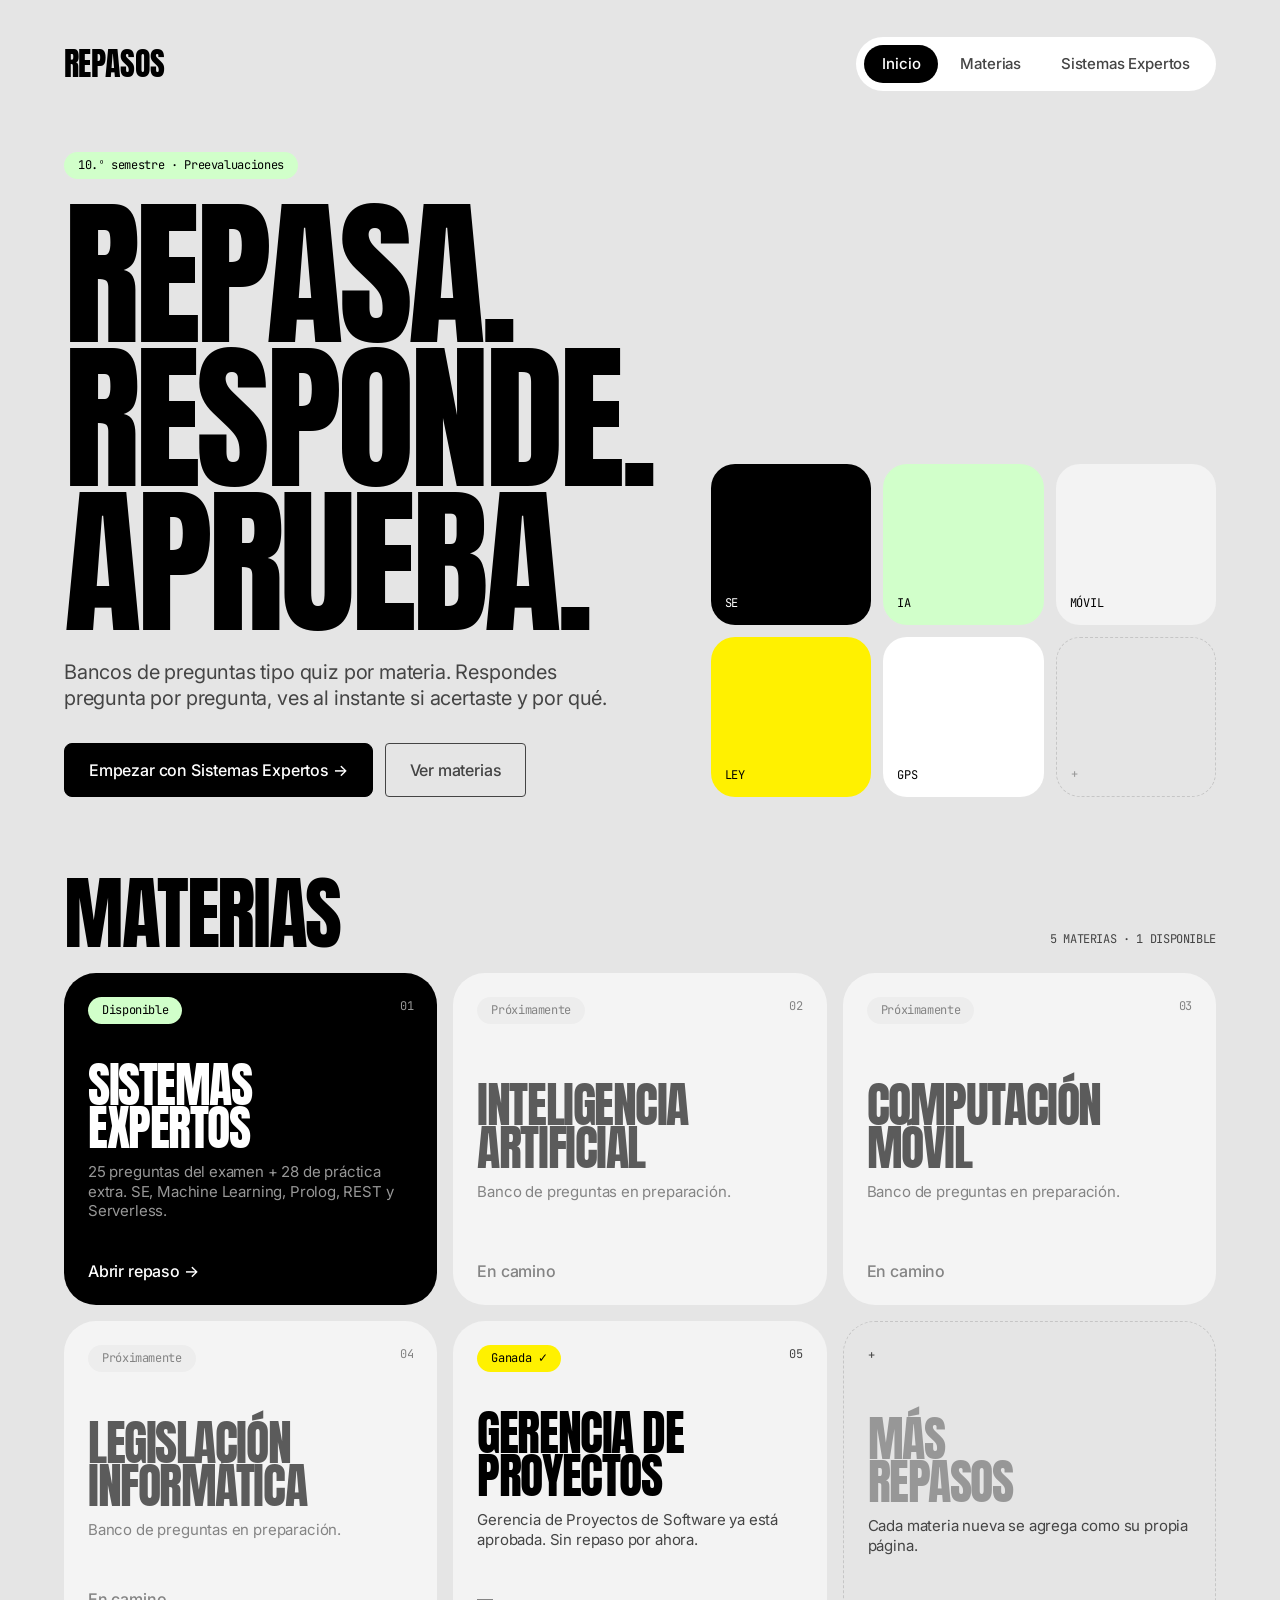
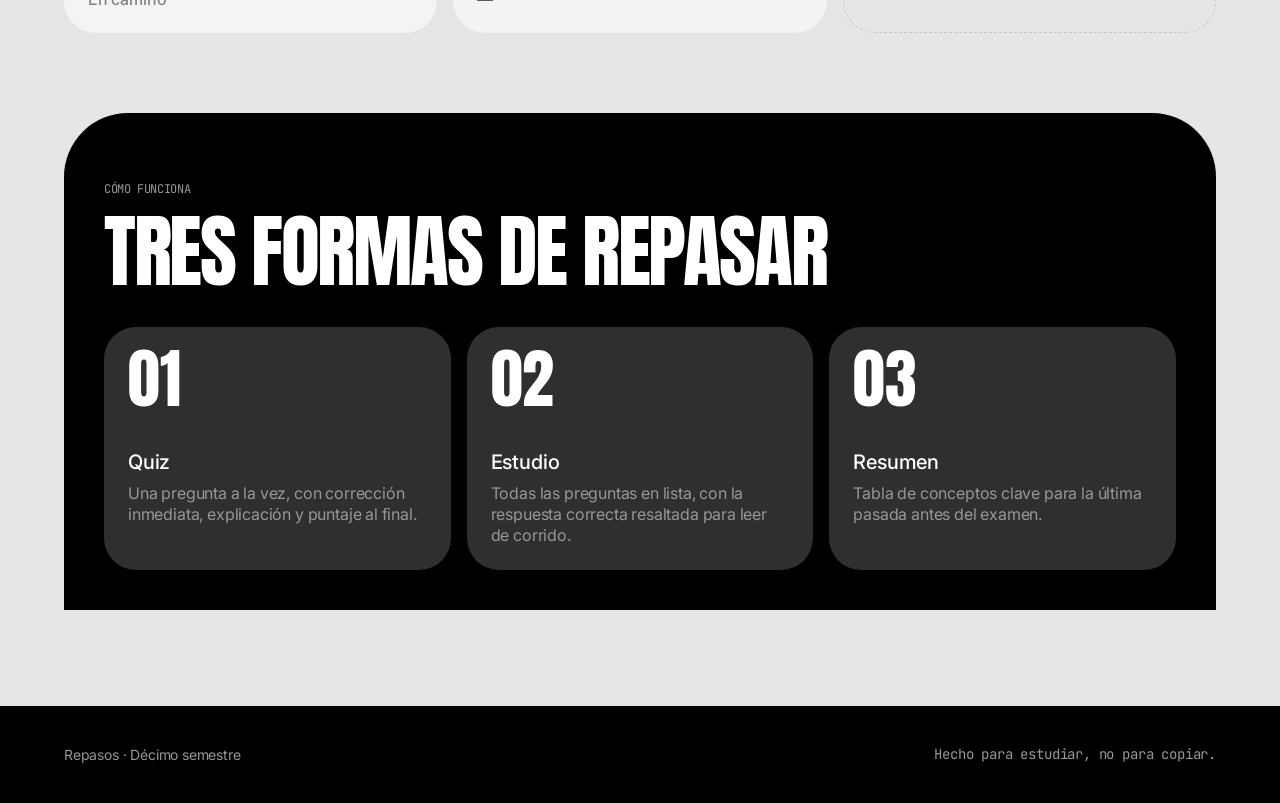
==== index.html @ 4a6f7c6d "Sitio de repasos: inicio y quiz de Sistemas Expertos Pagina de inicio con las materias del semestre " ====
<!doctype html>
<html lang="es">
<head>
  <meta charset="utf-8">
  <meta name="viewport" content="width=device-width, initial-scale=1">
  <title>Repasos — 10.º semestre</title>
  <meta name="description" content="Repasos tipo quiz para las materias del décimo semestre: Sistemas Expertos, Inteligencia Artificial, Computación Móvil, Legislación Informática y Gerencia de Proyectos de Software.">
  <link rel="icon" href="data:image/svg+xml,<svg xmlns='http://www.w3.org/2000/svg' viewBox='0 0 64 64'><rect width='64' height='64' rx='16' fill='%23000'/><text x='50%25' y='56%25' dominant-baseline='middle' text-anchor='middle' font-family='Impact,sans-serif' font-size='40' fill='%23d1ffca'>R</text></svg>">
  <link rel="preconnect" href="https://fonts.googleapis.com">
  <link rel="preconnect" href="https://fonts.gstatic.com" crossorigin>
  <link href="https://fonts.googleapis.com/css2?family=Anton&family=Inter:wght@400;500;600&family=JetBrains+Mono:wght@400&display=swap" rel="stylesheet">
  <link rel="stylesheet" href="assets/styles.css">
</head>
<body>
  <header class="wrap nav">
    <a class="brand" href="index.html">Repasos</a>
    <nav class="pill" aria-label="Principal">
      <a href="index.html" aria-current="page">Inicio</a>
      <a href="#materias">Materias</a>
      <a href="sistemas-expertos.html">Sistemas Expertos</a>
    </nav>
  </header>

  <main class="wrap">
    <div class="hero">
      <div>
        <span class="tag">10.º semestre · Preevaluaciones</span>
        <h1 class="display" style="margin-top:24px">Repasa.<br>Responde.<br>Aprueba.</h1>
        <p class="lead">Bancos de preguntas tipo quiz por materia. Respondes pregunta por pregunta, ves al instante si acertaste y por qué.</p>
        <div style="display:flex;gap:12px;flex-wrap:wrap;margin-top:32px">
          <a class="btn" href="sistemas-expertos.html">Empezar con Sistemas Expertos →</a>
          <a class="btn ghost" href="#materias">Ver materias</a>
        </div>
      </div>
      <div class="cubes" aria-hidden="true">
        <div class="cube b">SE</div>
        <div class="cube m">IA</div>
        <div class="cube s">Móvil</div>
        <div class="cube y">Ley</div>
        <div class="cube">GPS</div>
        <div class="cube e">+</div>
      </div>
    </div>

    <section id="materias">
      <div style="display:flex;justify-content:space-between;align-items:end;gap:16px;flex-wrap:wrap;margin-bottom:24px">
        <h2 class="display-md">Materias</h2>
        <span class="mono-label">5 materias · 1 disponible</span>
      </div>

      <div class="grid">
        <a class="card dark subject" href="sistemas-expertos.html">
          <div class="top">
            <span class="tag">Disponible</span>
            <span class="mono-label" style="color:var(--smoke)">01</span>
          </div>
          <div>
            <h3>Sistemas<br>Expertos</h3>
            <p>25 preguntas del examen + 28 de práctica extra. SE, Machine Learning, Prolog, REST y Serverless.</p>
          </div>
          <span class="go">Abrir repaso →</span>
        </a>

        <div class="card subject off">
          <div class="top">
            <span class="tag ghost">Próximamente</span>
            <span class="mono-label">02</span>
          </div>
          <div>
            <h3>Inteligencia<br>Artificial</h3>
            <p>Banco de preguntas en preparación.</p>
          </div>
          <span class="go muted">En camino</span>
        </div>

        <div class="card subject off">
          <div class="top">
            <span class="tag ghost">Próximamente</span>
            <span class="mono-label">03</span>
          </div>
          <div>
            <h3>Computación<br>Móvil</h3>
            <p>Banco de preguntas en preparación.</p>
          </div>
          <span class="go muted">En camino</span>
        </div>

        <div class="card subject off">
          <div class="top">
            <span class="tag ghost">Próximamente</span>
            <span class="mono-label">04</span>
          </div>
          <div>
            <h3>Legislación<br>Informática</h3>
            <p>Banco de preguntas en preparación.</p>
          </div>
          <span class="go muted">En camino</span>
        </div>

        <div class="card mist subject">
          <div class="top">
            <span class="tag volt">Ganada ✓</span>
            <span class="mono-label">05</span>
          </div>
          <div>
            <h3>Gerencia de<br>Proyectos</h3>
            <p>Gerencia de Proyectos de Software ya está aprobada. Sin repaso por ahora.</p>
          </div>
          <span class="go muted">—</span>
        </div>

        <div class="card subject" style="background:transparent;border:1.5px dashed var(--ash)">
          <div class="top"><span class="mono-label">+</span></div>
          <div>
            <h3 style="color:var(--smoke)">Más<br>repasos</h3>
            <p>Cada materia nueva se agrega como su propia página.</p>
          </div>
          <span></span>
        </div>
      </div>
    </section>

    <section>
      <div class="card dark arc" style="padding:64px 40px 40px">
        <span class="mono-label" style="color:var(--smoke)">Cómo funciona</span>
        <h2 class="display-md" style="margin:16px 0 40px">Tres formas de repasar</h2>
        <div class="how">
          <div class="card" style="background:var(--graphite);color:var(--white)">
            <span class="num">01</span>
            <h4>Quiz</h4>
            <p style="color:var(--smoke)">Una pregunta a la vez, con corrección inmediata, explicación y puntaje al final.</p>
          </div>
          <div class="card" style="background:var(--graphite);color:var(--white)">
            <span class="num">02</span>
            <h4>Estudio</h4>
            <p style="color:var(--smoke)">Todas las preguntas en lista, con la respuesta correcta resaltada para leer de corrido.</p>
          </div>
          <div class="card" style="background:var(--graphite);color:var(--white)">
            <span class="num">03</span>
            <h4>Resumen</h4>
            <p style="color:var(--smoke)">Tabla de conceptos clave para la última pasada antes del examen.</p>
          </div>
        </div>
      </div>
    </section>
  </main>

  <footer class="foot">
    <div class="wrap">
      <span>Repasos · Décimo semestre</span>
      <span class="mono">Hecho para estudiar, no para copiar.</span>
    </div>
  </footer>
</body>
</html>
---- assets/styles.css ----
/* Repasos — sistema visual brutalista editorial (ver DESIGN.md) */
:root {
  --black: #000000;
  --white: #ffffff;
  --canvas: #e5e5e5;
  --mist: #f3f3f3;
  --ash: #c6c6c6;
  --smoke: #979797;
  --slate: #444444;
  --graphite: #2f2f2f;
  --mint: #d1ffca;
  --volt: #fff100;
  --wrong: #ffd6d6;

  --f-display: "Anton", "Bebas Neue", "Barlow Condensed", Impact, sans-serif;
  --f-body: "Inter", ui-sans-serif, system-ui, -apple-system, "Segoe UI", Roboto, sans-serif;
  --f-mono: "JetBrains Mono", ui-monospace, SFMono-Regular, Menlo, Consolas, monospace;

  --max: 1200px;
  --gutter: 24px;
}

* { box-sizing: border-box; }
html { -webkit-text-size-adjust: 100%; }
body {
  margin: 0;
  background: var(--canvas);
  color: var(--black);
  font-family: var(--f-body);
  font-size: 16px;
  line-height: 1.25;
  letter-spacing: -0.011em;
  -webkit-font-smoothing: antialiased;
}
a { color: inherit; }
button { font: inherit; color: inherit; }
code, .mono { font-family: var(--f-mono); }

.wrap { max-width: var(--max); margin: 0 auto; padding: 0 var(--gutter); }

/* ---------- Nav ---------- */
.nav {
  min-height: 8rem;
  display: flex; align-items: center; justify-content: space-between; gap: 16px;
}
.brand {
  font-family: var(--f-display); font-size: 32px; line-height: .9;
  text-transform: uppercase; text-decoration: none; letter-spacing: -0.02em;
}
.pill {
  background: var(--white); border-radius: 48px; padding: 8px;
  display: flex; gap: 4px; flex-wrap: wrap;
}
.pill a, .pill button {
  border: 0; background: none; cursor: pointer;
  font-size: 15px; font-weight: 500; color: var(--slate);
  padding: 10px 18px; border-radius: 48px; text-decoration: none;
}
.pill a:hover, .pill button:hover { background: var(--mist); color: var(--black); }
.pill [aria-current="page"], .pill [aria-selected="true"] { background: var(--black); color: var(--white); }

/* ---------- Type ---------- */
.mono-label {
  font-family: var(--f-mono); font-size: 12px; line-height: 1.6;
  letter-spacing: -0.03em; text-transform: uppercase; color: var(--slate);
}
.display {
  font-family: var(--f-display); font-weight: 400; text-transform: uppercase;
  line-height: .9; letter-spacing: -0.03em; margin: 0;
  font-size: clamp(64px, 13vw, 160px);
}
.display-md {
  font-family: var(--f-display); font-weight: 400; text-transform: uppercase;
  line-height: .9; letter-spacing: -0.03em; margin: 0;
  font-size: clamp(48px, 7vw, 80px);
}
.h2 {
  font-size: clamp(26px, 3.4vw, 40px); font-weight: 500; text-transform: uppercase;
  line-height: 1.1; letter-spacing: -0.02em; margin: 0;
}
.lead { font-size: 20px; line-height: 1.3; color: var(--slate); max-width: 560px; }
.muted { color: var(--slate); }

/* ---------- Tags / buttons ---------- */
.tag {
  display: inline-flex; align-items: center; gap: 6px;
  font-family: var(--f-mono); font-size: 12px; letter-spacing: -0.03em;
  background: var(--mint); color: var(--black);
  padding: 6px 14px; border-radius: 64px; white-space: nowrap;
}
.tag.ghost { background: var(--mist); color: var(--slate); }
.tag.dark { background: var(--black); color: var(--white); }
.tag.volt { background: var(--volt); }
.dot { width: 8px; height: 8px; border-radius: 50%; background: var(--volt); display: inline-block; flex: none; }

.btn {
  display: inline-flex; align-items: center; justify-content: center; gap: 8px;
  background: var(--black); color: var(--white);
  border: 1.5px solid var(--black); border-radius: 8px;
  padding: 16px 24px; font-size: 16px; font-weight: 500;
  text-decoration: none; cursor: pointer;
}
.btn:hover { background: var(--graphite); }
.btn.ghost { background: transparent; color: var(--slate); border-color: var(--slate); border-radius: 4px; }
.btn.ghost:hover { background: var(--white); color: var(--black); }
.btn.light { background: var(--white); color: var(--black); border-color: var(--white); }
.btn:disabled { opacity: .35; cursor: not-allowed; }
.btn:focus-visible, .opt:focus-visible, .pill a:focus-visible, .pill button:focus-visible, .switch:focus-within {
  outline: 3px solid var(--black); outline-offset: 2px;
}

/* ---------- Surfaces ---------- */
.card { background: var(--white); border-radius: 32px; padding: 24px; }
.card.dark { background: var(--black); color: var(--white); }
.card.mist { background: var(--mist); }
.arc { border-radius: 64px 64px 0 0; }

section { margin-top: 80px; }

/* ---------- Home ---------- */
.hero { display: grid; grid-template-columns: 1.2fr 1fr; gap: 40px; align-items: end; padding-top: 24px; }
.hero .lead { margin: 24px 0 0; }
.cubes { display: grid; grid-template-columns: repeat(3, 1fr); gap: 12px; }
.cube {
  aspect-ratio: 1; border-radius: 24px; background: var(--white);
  display: flex; align-items: flex-end; padding: 14px;
  font-family: var(--f-mono); font-size: 12px; text-transform: uppercase;
}
.cube.b { background: var(--black); color: var(--white); }
.cube.m { background: var(--mint); }
.cube.y { background: var(--volt); }
.cube.s { background: var(--mist); }
.cube.e { background: transparent; border: 1.5px dashed var(--ash); color: var(--smoke); }

.grid { display: grid; grid-template-columns: repeat(3, 1fr); gap: 16px; }
.subject {
  display: flex; flex-direction: column; justify-content: space-between; gap: 40px;
  min-height: 300px; text-decoration: none; transition: transform .15s ease;
}
a.subject:hover { transform: translateY(-4px); }
.subject .top { display: flex; justify-content: space-between; gap: 8px; align-items: flex-start; flex-wrap: wrap; }
.subject h3 {
  font-family: var(--f-display); font-weight: 400; text-transform: uppercase;
  font-size: 48px; line-height: .9; letter-spacing: -0.03em; margin: 0;
}
.subject p { margin: 12px 0 0; color: var(--slate); font-size: 15px; line-height: 1.3; }
.subject.dark p { color: var(--smoke); }
.subject .go { font-weight: 500; display: inline-flex; gap: 8px; align-items: center; }
.subject.off { opacity: .6; }

.how { display: grid; grid-template-columns: repeat(3, 1fr); gap: 16px; }
.how .card h4 { margin: 40px 0 8px; font-size: 20px; font-weight: 500; }
.how .card p { margin: 0; color: var(--slate); line-height: 1.3; }
.num { font-family: var(--f-display); font-size: 64px; line-height: .9; }

footer.foot { margin-top: 96px; background: var(--black); color: var(--smoke); }
footer.foot .wrap { display: flex; justify-content: space-between; gap: 16px; flex-wrap: wrap; padding-top: 40px; padding-bottom: 40px; font-size: 14px; }

/* ---------- Subject page ---------- */
.crumbs { display: flex; gap: 8px; align-items: center; flex-wrap: wrap; margin-bottom: 24px; }
.crumbs a { text-decoration: none; }
.crumbs a:hover { text-decoration: underline; }
.subhead { display: grid; grid-template-columns: 1.4fr 1fr; gap: 40px; align-items: end; }
.stats { display: grid; grid-template-columns: repeat(3, 1fr); gap: 12px; }
.stat { border-radius: 24px; padding: 20px; background: var(--white); }
.stat b { display: block; font-family: var(--f-display); font-weight: 400; font-size: 56px; line-height: .9; }
.stat.dark { background: var(--black); color: var(--white); }
.stat.dark .mono-label { color: var(--smoke); }

.toolbar { display: flex; justify-content: space-between; align-items: center; gap: 16px; flex-wrap: wrap; margin-top: 40px; }
.modes { display: flex; gap: 8px; flex-wrap: wrap; align-items: center; }
.switch {
  display: inline-flex; align-items: center; gap: 10px; cursor: pointer;
  background: var(--white); padding: 10px 16px; border-radius: 48px; font-size: 14px; font-weight: 500;
}
.switch input { accent-color: var(--black); width: 16px; height: 16px; margin: 0; }

.bank-desc { margin: 16px 0 0; color: var(--slate); }

/* Quiz */
.quiz { margin-top: 24px; }
.qcard { padding: 40px; }
.qmeta { display: flex; justify-content: space-between; align-items: center; gap: 12px; flex-wrap: wrap; }
.progress { height: 6px; background: var(--mist); border-radius: 6px; overflow: hidden; margin: 24px 0 32px; }
.progress span { display: block; height: 100%; background: var(--black); width: 0; transition: width .3s ease; }
.qtext { font-size: clamp(22px, 2.6vw, 30px); font-weight: 500; line-height: 1.25; letter-spacing: -0.02em; margin: 0 0 32px; max-width: 900px; }
.opts { display: grid; gap: 10px; }
.opt {
  display: grid; grid-template-columns: 40px 1fr auto; gap: 16px; align-items: center;
  text-align: left; width: 100%;
  background: var(--mist); border: 1.5px solid transparent; border-radius: 16px;
  padding: 14px 16px; cursor: pointer; font-size: 17px; line-height: 1.3;
  transition: background .12s ease, border-color .12s ease;
}
.opt:hover:not(:disabled) { border-color: var(--black); background: var(--white); }
.opt .k {
  width: 40px; height: 40px; border-radius: 12px; background: var(--white);
  display: grid; place-items: center; font-family: var(--f-mono); font-size: 14px;
}
.opt .mark { font-family: var(--f-mono); font-size: 12px; text-transform: uppercase; }
.opt:disabled { cursor: default; }
.opt.correct { background: var(--mint); border-color: var(--black); }
.opt.correct .k { background: var(--black); color: var(--mint); }
.opt.wrong { background: var(--black); color: var(--white); }
.opt.wrong .k { background: var(--graphite); color: var(--white); }
.opt.dim { opacity: .45; }
.opt code { font-size: 15px; word-break: break-word; }

.feedback { margin-top: 24px; border-radius: 24px; padding: 24px; display: none; }
.feedback.show { display: block; }
.feedback.ok { background: var(--mint); }
.feedback.bad { background: var(--black); color: var(--white); }
.feedback.bad .mono-label { color: var(--smoke); }
.feedback h4 { margin: 8px 0; font-size: 20px; font-weight: 500; }
.feedback p { margin: 0; line-height: 1.4; }
.feedback .ans { margin: 0 0 8px; font-weight: 500; }
.feedback.bad .ans b { background: var(--mint); color: var(--black); padding: 0 6px; border-radius: 4px; }

.qnav { display: flex; justify-content: space-between; align-items: center; gap: 12px; margin-top: 32px; flex-wrap: wrap; }
.qnav .right { display: flex; gap: 8px; flex-wrap: wrap; }
.kbd-hint { font-family: var(--f-mono); font-size: 12px; color: var(--smoke); }

.dots { display: flex; flex-wrap: wrap; gap: 6px; margin-top: 24px; }
.dots button {
  width: 34px; height: 34px; border-radius: 10px; border: 0; cursor: pointer;
  background: var(--mist); font-family: var(--f-mono); font-size: 12px;
}
.dots button.ok { background: var(--mint); }
.dots button.bad { background: var(--black); color: var(--white); }
.dots button.cur { outline: 2px solid var(--black); outline-offset: 1px; }

/* Results */
.results { padding: 48px 40px; }
.results .big { font-family: var(--f-display); font-size: clamp(96px, 18vw, 200px); line-height: .85; letter-spacing: -0.03em; }
.results .row { display: flex; gap: 12px; flex-wrap: wrap; margin-top: 32px; }
.review { margin-top: 16px; display: grid; gap: 10px; }
.review .item { background: var(--mist); border-radius: 20px; padding: 18px 20px; }
.review .item p { margin: 6px 0 0; line-height: 1.35; }
.review .item .mine { color: var(--slate); text-decoration: line-through; }

/* Study list */
.study { display: grid; gap: 12px; margin-top: 24px; }
.study details { background: var(--white); border-radius: 24px; padding: 20px 24px; }
.study summary {
  list-style: none; cursor: pointer; display: grid; grid-template-columns: 48px 1fr auto; gap: 16px; align-items: start;
  font-size: 17px; font-weight: 500; line-height: 1.3;
}
.study summary::-webkit-details-marker { display: none; }
.study summary .n { font-family: var(--f-mono); font-size: 12px; color: var(--smoke); padding-top: 4px; }
.study summary .plus { font-family: var(--f-mono); font-size: 18px; transition: transform .15s; }
.study details[open] .plus { transform: rotate(45deg); }
.study .body { margin: 16px 0 0 64px; }
.study .body ul { list-style: none; padding: 0; margin: 0 0 16px; display: grid; gap: 6px; }
.study .body li { padding: 8px 12px; border-radius: 10px; background: var(--mist); font-size: 15px; }
.study .body li.ok { background: var(--mint); font-weight: 500; }
.study .body p { margin: 0; color: var(--slate); line-height: 1.4; }

/* Summary table */
.summary { padding: 0; overflow: hidden; margin-top: 24px; }
.summary table { width: 100%; border-collapse: collapse; }
.summary th, .summary td { text-align: left; padding: 16px 24px; vertical-align: top; }
.summary th { background: var(--black); color: var(--white); font-family: var(--f-mono); font-size: 12px; font-weight: 400; text-transform: uppercase; }
.summary tr + tr td { border-top: 1px solid var(--mist); }
.summary td:first-child { font-weight: 500; width: 36%; }
.summary td:last-child { color: var(--slate); }

.empty { text-align: center; padding: 64px 24px; }

/* ---------- Responsive ---------- */
@media (max-width: 960px) {
  .hero, .subhead { grid-template-columns: 1fr; }
  .grid, .how { grid-template-columns: 1fr 1fr; }
}
@media (max-width: 640px) {
  :root { --gutter: 16px; }
  .nav { min-height: 5.5rem; }
  .grid, .how { grid-template-columns: 1fr; }
  .subject { min-height: 220px; }
  .qcard, .results { padding: 24px 20px; }
  .opt { grid-template-columns: 32px 1fr; font-size: 16px; padding: 12px; gap: 12px; }
  .opt .k { width: 32px; height: 32px; border-radius: 10px; }
  .opt .mark { grid-column: 2; }
  .stat b { font-size: 40px; }
  .study .body { margin-left: 0; }
  .study summary { grid-template-columns: 32px 1fr auto; }
  .summary th, .summary td { padding: 12px 14px; font-size: 14px; }
  .pill a, .pill button { padding: 8px 12px; font-size: 14px; }
  .kbd-hint { display: none; }
}
@media (prefers-reduced-motion: reduce) { * { transition: none !important; } }

/* Ajustes anti-desbordamiento en pantallas pequeñas */
body { overflow-x: hidden; }
.hero > *, .subhead > *, .grid > *, .toolbar > *, .qcard, .opt > span { min-width: 0; }
@media (max-width: 640px) {
  .nav { flex-wrap: wrap; padding-top: 16px; padding-bottom: 8px; }
  .nav .pill { width: 100%; justify-content: space-between; }
  .nav .pill a { flex: 1; text-align: center; padding: 8px 6px; }
  .toolbar .pill { width: 100%; }
  .toolbar .pill button { flex: 1; }
  .stats { gap: 8px; }
  .stat { padding: 14px; border-radius: 20px; }
  .qnav { display: grid; grid-template-columns: 1fr 1fr; }
  .qnav .right { display: contents; }
  .qnav [data-act="next"] { grid-column: 1 / -1; grid-row: 1; }
  .switch { font-size: 13px; padding: 8px 12px; }
}
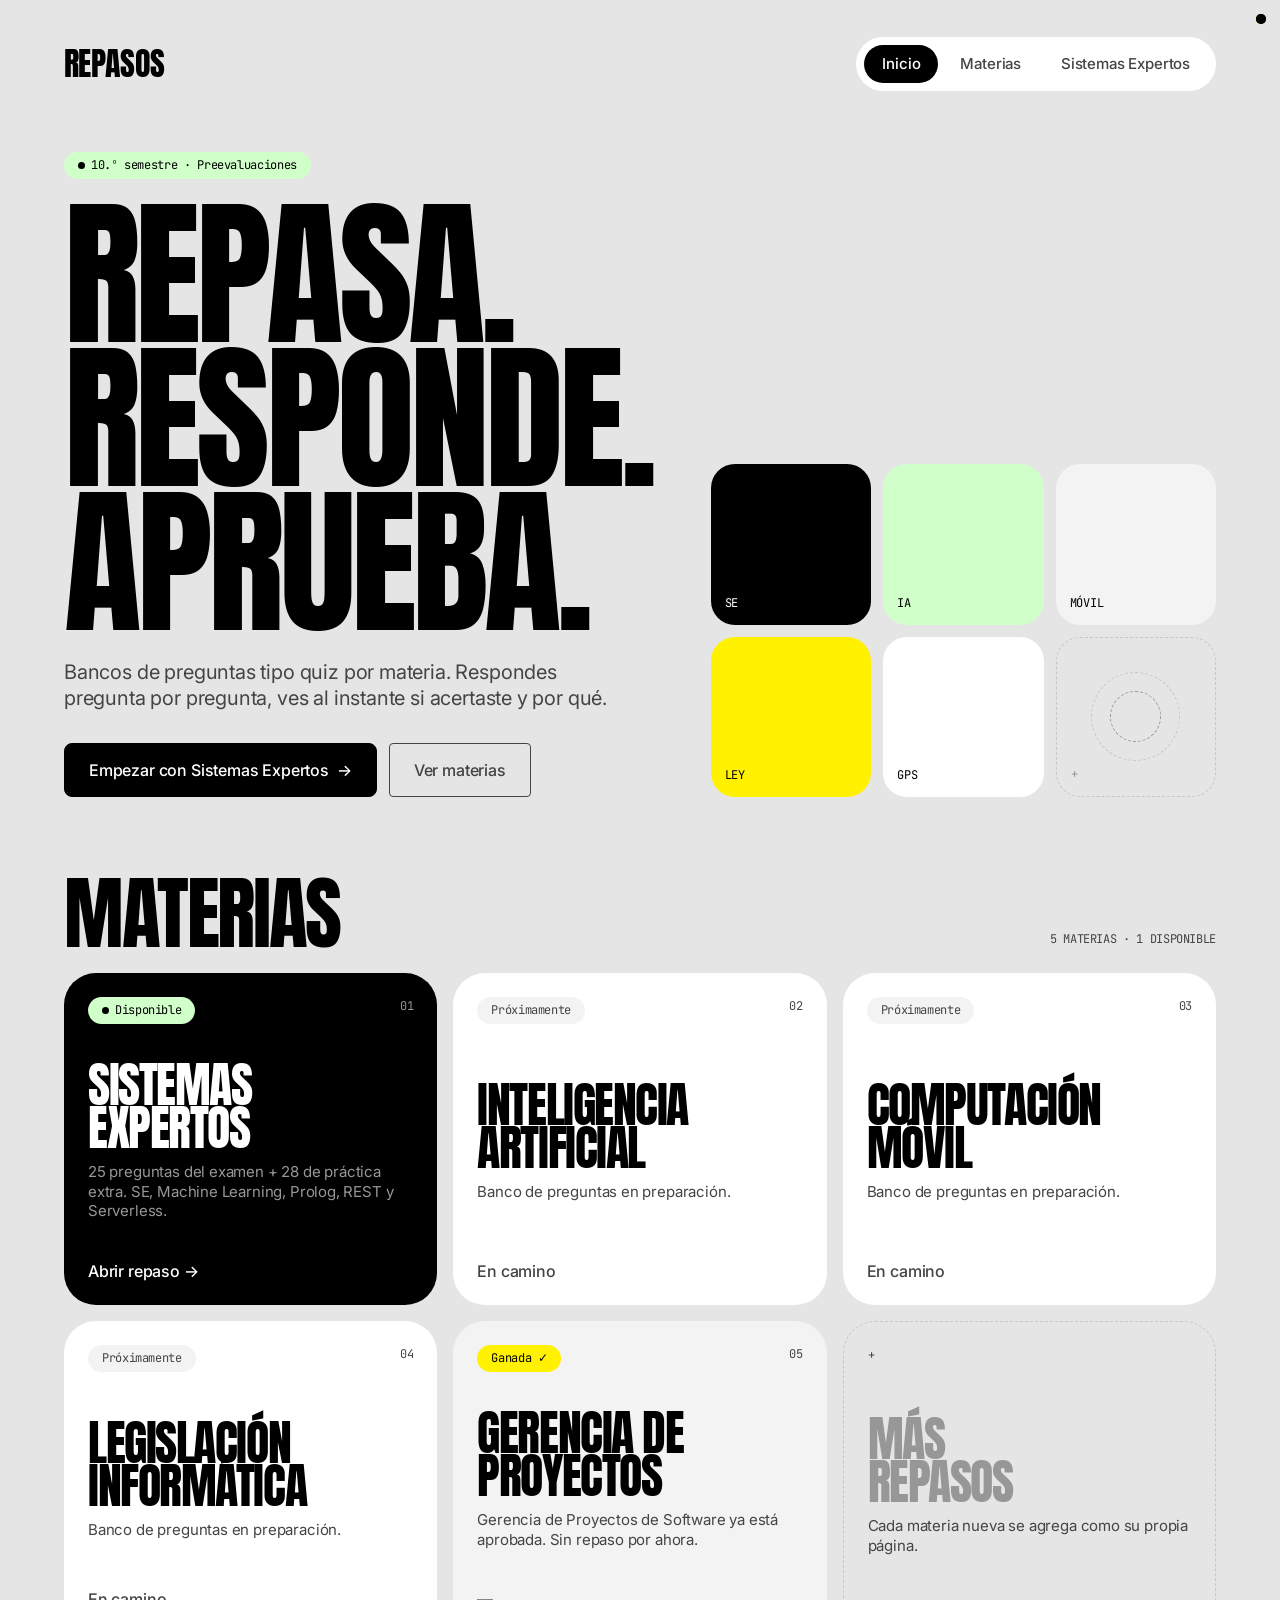
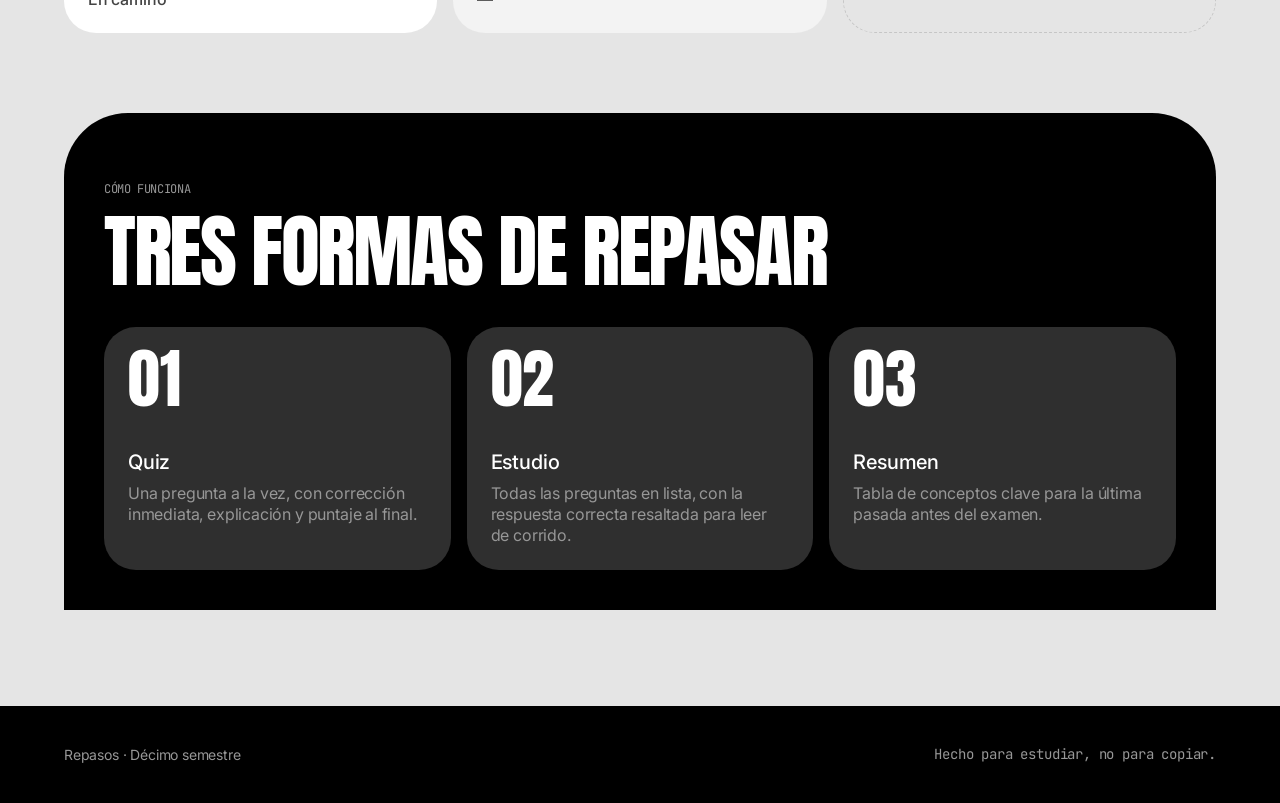
==== commit 0c7c7ae9: "Animaciones: cortina de entrada, titulares con mascara, revelados al scroll y microinteracciones del" ====
--- a/index.html
+++ b/index.html
@@ -10,8 +10,11 @@
   <link rel="preconnect" href="https://fonts.gstatic.com" crossorigin>
   <link href="https://fonts.googleapis.com/css2?family=Anton&family=Inter:wght@400;500;600&family=JetBrains+Mono:wght@400&display=swap" rel="stylesheet">
   <link rel="stylesheet" href="assets/styles.css">
+  <link rel="stylesheet" href="assets/motion.css">
+  <script>document.documentElement.classList.add("js")</script>
 </head>
 <body>
+  <div class="site-in" aria-hidden="true"><span class="spinner"></span><span class="label">Repasos</span></div>
   <header class="wrap nav">
     <a class="brand" href="index.html">Repasos</a>
     <nav class="pill" aria-label="Principal">
@@ -24,34 +27,34 @@
   <main class="wrap">
     <div class="hero">
       <div>
-        <span class="tag">10.º semestre · Preevaluaciones</span>
-        <h1 class="display" style="margin-top:24px">Repasa.<br>Responde.<br>Aprueba.</h1>
-        <p class="lead">Bancos de preguntas tipo quiz por materia. Respondes pregunta por pregunta, ves al instante si acertaste y por qué.</p>
-        <div style="display:flex;gap:12px;flex-wrap:wrap;margin-top:32px">
+        <span class="tag" data-rise style="--i:-3"><span class="live"></span>10.º semestre · Preevaluaciones</span>
+        <h1 class="display" style="margin-top:24px" aria-label="Repasa. Responde. Aprueba."><span class="line" aria-hidden="true"><span style="--i:0">Repasa.</span></span><span class="line" aria-hidden="true"><span style="--i:1">Responde.</span></span><span class="line" aria-hidden="true"><span style="--i:2">Aprueba.</span></span></h1>
+        <p class="lead" data-rise>Bancos de preguntas tipo quiz por materia. Respondes pregunta por pregunta, ves al instante si acertaste y por qué.</p>
+        <div style="display:flex;gap:12px;flex-wrap:wrap;margin-top:32px;--i:1" data-rise>
           <a class="btn" href="sistemas-expertos.html">Empezar con Sistemas Expertos →</a>
           <a class="btn ghost" href="#materias">Ver materias</a>
         </div>
       </div>
       <div class="cubes" aria-hidden="true">
-        <div class="cube b">SE</div>
-        <div class="cube m">IA</div>
-        <div class="cube s">Móvil</div>
-        <div class="cube y">Ley</div>
-        <div class="cube">GPS</div>
-        <div class="cube e">+</div>
+        <div class="cube b" data-resolve style="--i:0">SE</div>
+        <div class="cube m" data-resolve style="--i:1"><span class="ping"></span>IA</div>
+        <div class="cube s" data-resolve style="--i:2">Móvil</div>
+        <div class="cube y" data-resolve style="--i:3"><span class="ping"></span>Ley</div>
+        <div class="cube" data-resolve style="--i:4">GPS</div>
+        <div class="cube e" data-resolve style="--i:5"><span class="ring"></span><span class="ring ccw"></span>+</div>
       </div>
     </div>
 
     <section id="materias">
       <div style="display:flex;justify-content:space-between;align-items:end;gap:16px;flex-wrap:wrap;margin-bottom:24px">
-        <h2 class="display-md">Materias</h2>
-        <span class="mono-label">5 materias · 1 disponible</span>
+        <h2 class="display-md" data-reveal>Materias</h2>
+        <span class="mono-label" data-reveal style="--i:1">5 materias · 1 disponible</span>
       </div>
 
       <div class="grid">
-        <a class="card dark subject" href="sistemas-expertos.html">
+        <a class="card dark subject" href="sistemas-expertos.html" data-reveal style="--i:0">
           <div class="top">
-            <span class="tag">Disponible</span>
+            <span class="tag"><span class="live"></span>Disponible</span>
             <span class="mono-label" style="color:var(--smoke)">01</span>
           </div>
           <div>
@@ -61,7 +64,7 @@
           <span class="go">Abrir repaso →</span>
         </a>
 
-        <div class="card subject off">
+        <div class="card subject off" data-reveal style="--i:1">
           <div class="top">
             <span class="tag ghost">Próximamente</span>
             <span class="mono-label">02</span>
@@ -73,7 +76,7 @@
           <span class="go muted">En camino</span>
         </div>
 
-        <div class="card subject off">
+        <div class="card subject off" data-reveal style="--i:2">
           <div class="top">
             <span class="tag ghost">Próximamente</span>
             <span class="mono-label">03</span>
@@ -85,7 +88,7 @@
           <span class="go muted">En camino</span>
         </div>
 
-        <div class="card subject off">
+        <div class="card subject off" data-reveal style="--i:0">
           <div class="top">
             <span class="tag ghost">Próximamente</span>
             <span class="mono-label">04</span>
@@ -97,7 +100,7 @@
           <span class="go muted">En camino</span>
         </div>
 
-        <div class="card mist subject">
+        <div class="card mist subject" data-reveal style="--i:1">
           <div class="top">
             <span class="tag volt">Ganada ✓</span>
             <span class="mono-label">05</span>
@@ -109,7 +112,7 @@
           <span class="go muted">—</span>
         </div>
 
-        <div class="card subject" style="background:transparent;border:1.5px dashed var(--ash)">
+        <div class="card subject" data-reveal style="--i:2;background:transparent;border:1.5px dashed var(--ash)">
           <div class="top"><span class="mono-label">+</span></div>
           <div>
             <h3 style="color:var(--smoke)">Más<br>repasos</h3>
@@ -121,21 +124,21 @@
     </section>
 
     <section>
-      <div class="card dark arc" style="padding:64px 40px 40px">
+      <div class="card dark arc" data-panel style="padding:64px 40px 40px">
         <span class="mono-label" style="color:var(--smoke)">Cómo funciona</span>
         <h2 class="display-md" style="margin:16px 0 40px">Tres formas de repasar</h2>
         <div class="how">
-          <div class="card" style="background:var(--graphite);color:var(--white)">
+          <div class="card" data-reveal style="--i:0;background:var(--graphite);color:var(--white)">
             <span class="num">01</span>
             <h4>Quiz</h4>
             <p style="color:var(--smoke)">Una pregunta a la vez, con corrección inmediata, explicación y puntaje al final.</p>
           </div>
-          <div class="card" style="background:var(--graphite);color:var(--white)">
+          <div class="card" data-reveal style="--i:1;background:var(--graphite);color:var(--white)">
             <span class="num">02</span>
             <h4>Estudio</h4>
             <p style="color:var(--smoke)">Todas las preguntas en lista, con la respuesta correcta resaltada para leer de corrido.</p>
           </div>
-          <div class="card" style="background:var(--graphite);color:var(--white)">
+          <div class="card" data-reveal style="--i:2;background:var(--graphite);color:var(--white)">
             <span class="num">03</span>
             <h4>Resumen</h4>
             <p style="color:var(--smoke)">Tabla de conceptos clave para la última pasada antes del examen.</p>
@@ -151,5 +154,6 @@
       <span class="mono">Hecho para estudiar, no para copiar.</span>
     </div>
   </footer>
+  <script src="assets/motion.js"></script>
 </body>
 </html>
--- a/assets/motion.css
+++ b/assets/motion.css
@@ -0,0 +1,165 @@
+/* =========================================================
+   Motion — capa de animación del sistema Repasos
+   Tokens: ease expo-out, 0.15s micro, 0.28s UI, 0.55–0.6s entradas,
+   stagger 80ms, rise 10px, mask 105%, resolve scale(.985).
+   Todo depende de <html class="js">: sin JS la página queda estática.
+   ========================================================= */
+:root {
+  --ease: cubic-bezier(.22, 1, .36, 1);
+  --ease-sine: cubic-bezier(.445, .05, .55, .95);
+  --ease-quart: cubic-bezier(.165, .84, .44, 1);
+  --t-micro: .15s;
+  --t-ui: .28s;
+  --t-in: .55s;
+  --stagger: 80ms;
+  --intro: .45s; /* tiempo que tarda la cortina en abrirse */
+}
+
+/* ---------- Keyframes ---------- */
+@keyframes mh-maskUp   { from { transform: translateY(105%); } to { transform: translateY(0); } }
+@keyframes mh-rise     { from { opacity: 0; transform: translateY(10px); } to { opacity: 1; transform: none; } }
+@keyframes mh-resolve  { from { opacity: 0; transform: scale(.985); } to { opacity: 1; transform: none; } }
+@keyframes mh-hold     { 0%, 100% { box-shadow: 0 0 0 0 rgba(255, 241, 0, 0); } 50% { box-shadow: 0 0 0 8px rgba(255, 241, 0, .45); } }
+@keyframes site-out    { from { transform: translateY(0); border-radius: 0; } to { transform: translateY(-100%); border-radius: 0 0 64px 64px; } }
+@keyframes site-cover  { from { transform: translateY(100%); border-radius: 64px 64px 0 0; } to { transform: translateY(0); border-radius: 0; } }
+@keyframes spin        { to { transform: rotate(360deg); } }
+@keyframes spin-ccw    { to { transform: rotate(-360deg); } }
+@keyframes pulse       { from { transform: scale(1); opacity: .9; } to { transform: scale(1.9); opacity: 0; } }
+@keyframes blink       { 0%, 100% { opacity: 1; } 50% { opacity: .15; } }
+@keyframes slideright  { from { transform: translateX(-100%); } to { transform: translateX(200%); } }
+@keyframes shake       { 0%, 100% { transform: translateX(0); } 20% { transform: translateX(-6px); } 40% { transform: translateX(5px); } 60% { transform: translateX(-3px); } 80% { transform: translateX(2px); } }
+@keyframes float       { 0%, 100% { transform: translateY(0); } 50% { transform: translateY(-6px); } }
+@keyframes dashoffset  { to { stroke-dashoffset: 0; } }
+
+/* ---------- Cortina de entrada / salida ---------- */
+.site-in { display: none; }
+.js .site-in {
+  display: grid; place-items: center;
+  position: fixed; inset: 0; z-index: 100;
+  background: var(--black);
+  animation: site-out .7s var(--ease) .2s both;
+  pointer-events: none;
+}
+.js .site-in.cover { animation: site-cover .45s var(--ease) both; pointer-events: all; }
+.site-in .spinner {
+  width: 40px; height: 40px; border-radius: 50%;
+  border: 3px solid rgba(255, 255, 255, .12);
+  border-top-color: var(--volt);
+  animation: spin .7s linear infinite;
+}
+.site-in .spinner + .label {
+  position: absolute; bottom: 40px; left: 0; right: 0; text-align: center;
+  font-family: var(--f-mono); font-size: 12px; color: var(--smoke); text-transform: uppercase;
+}
+
+/* ---------- Titular por líneas con máscara ---------- */
+.line { display: block; overflow: hidden; padding-bottom: .04em; margin-bottom: -.04em; }
+.line > span { display: block; }
+.js .line > span { animation: mh-maskUp var(--t-in) var(--ease) backwards; animation-delay: calc(var(--intro) + .15s + var(--i, 0) * var(--stagger)); }
+
+/* ---------- Bloques de entrada del hero ---------- */
+.js [data-rise]    { animation: mh-rise var(--t-in) var(--ease) backwards;    animation-delay: calc(var(--intro) + .35s + var(--i, 0) * var(--stagger)); }
+.js [data-resolve] { animation: mh-resolve .6s var(--ease) backwards; transform-origin: left center; animation-delay: calc(var(--intro) + .5s + var(--i, 0) * var(--stagger)); }
+
+/* ---------- Revelado al hacer scroll ---------- */
+.js [data-reveal] { opacity: 0; transform: translateY(24px); transition: opacity .6s var(--ease), transform .6s var(--ease); transition-delay: calc(var(--i, 0) * var(--stagger)); }
+.js [data-reveal].in { opacity: 1; transform: none; }
+
+/* Paneles que suben y tapan el bloque anterior */
+.js [data-panel] { transform: translateY(120px) scale(.97); transform-origin: 50% 0; transition: transform 1s var(--ease), border-radius 1s var(--ease); }
+.js [data-panel].in { transform: none; }
+
+/* ---------- Botones: hover-loop (el texto rueda en diagonal) ---------- */
+.btn { transition: background-color var(--t-micro) var(--ease), color var(--t-micro) var(--ease), border-color var(--t-micro) var(--ease), transform var(--t-micro) var(--ease); }
+.btn:not(:disabled):active { transform: scale(.98); }
+.hl { position: relative; display: inline-block; overflow: hidden; vertical-align: top; }
+.hl-a, .hl-b { display: block; transition: transform .45s var(--ease); }
+.hl-b { position: absolute; inset: 0; transform: translate(-100%, 100%); }
+.btn:not(:disabled):hover .hl-a, .btn:not(:disabled):focus-visible .hl-a { transform: translate(100%, -100%); }
+.btn:not(:disabled):hover .hl-b, .btn:not(:disabled):focus-visible .hl-b { transform: translate(0, 0); }
+.arr { display: inline-block; transition: transform var(--t-micro) var(--ease); }
+.btn:not(:disabled):hover .arr.r { transform: translateX(4px); }
+.btn:not(:disabled):hover .arr.l { transform: translateX(-4px); }
+
+/* Botón "Siguiente" esperando: halo amarillo que respira */
+.btn.wait { animation: mh-hold 1.6s var(--ease-sine) infinite; }
+
+/* ---------- Nav ---------- */
+.pill a, .pill button { position: relative; transition: background-color var(--t-ui) var(--ease), color .2s var(--ease-sine); }
+.pill a::after, .pill button::after {
+  content: ""; position: absolute; left: 50%; bottom: 5px; width: 3px; height: 3px; margin-left: -1.5px;
+  border-radius: 50%; background: currentColor; opacity: 0; transition: opacity .2s var(--ease-sine);
+}
+.pill a:hover::after, .pill button:hover::after { opacity: 1; }
+.pill [aria-current="page"]::after, .pill [aria-selected="true"]::after { opacity: 0; }
+
+/* ---------- Tarjetas y piezas del inicio ---------- */
+.subject { transition: transform var(--t-ui) var(--ease), background-color var(--t-ui) var(--ease); }
+.subject .go { transition: gap var(--t-ui) var(--ease); }
+a.subject:hover .go { gap: 14px; }
+.cube { transition: transform var(--t-ui) var(--ease), border-radius var(--t-ui) var(--ease); }
+.cube:hover { transform: translateY(-6px) rotate(-2deg); border-radius: 32px; }
+.cube.e { position: relative; }
+.cube .ring { position: absolute; inset: 22%; border-radius: 50%; border: 1.5px dashed var(--ash); animation: spin 14s linear infinite; }
+.cube .ring.ccw { inset: 34%; animation: spin-ccw 9s linear infinite; border-color: var(--smoke); }
+.cube .ping { position: absolute; top: 14px; right: 14px; width: 10px; height: 10px; border-radius: 50%; background: var(--volt); }
+.cube.y .ping { background: var(--black); }
+.cube .ping::after { content: ""; position: absolute; inset: 0; border-radius: 50%; background: inherit; animation: pulse 1.6s var(--ease) infinite; }
+
+/* Indicador "LIVE" */
+.live { width: 7px; height: 7px; border-radius: 50%; background: currentColor; display: inline-block; animation: blink 1.4s var(--ease-sine) infinite; }
+
+/* ---------- Quiz ---------- */
+#view.view-in > * { animation: mh-rise .45s var(--ease) backwards; }
+.qcard.enter .qmeta   { animation: mh-rise .45s var(--ease) backwards; }
+.qcard.enter .qtext   { animation: mh-rise var(--t-in) var(--ease) .06s backwards; }
+.qcard.enter .opt     { animation: mh-rise .5s var(--ease) backwards; animation-delay: calc(.14s + var(--i, 0) * 60ms); }
+.qcard.enter .qnav, .qcard.enter .dots { animation: mh-rise .5s var(--ease) .4s backwards; }
+
+.opt { transition: background-color var(--t-ui) var(--ease), border-color var(--t-ui) var(--ease), color var(--t-ui) var(--ease), opacity var(--t-ui) var(--ease), transform var(--t-micro) var(--ease); }
+.opt:not(:disabled):hover { transform: translateX(4px); }
+.opt:not(:disabled):active { transform: scale(.99); }
+.opt .k { position: relative; transition: background-color var(--t-ui) var(--ease), color var(--t-ui) var(--ease); }
+.qcard.just .opt.wrong { animation: shake .4s var(--ease); }
+.qcard.just .opt.correct .k::after { content: ""; position: absolute; inset: 0; border-radius: inherit; background: var(--black); animation: pulse .7s var(--ease) 2; }
+.qcard.just .feedback.show { animation: mh-rise var(--t-ui) var(--ease) backwards; }
+.qcard.just .opt .mark { animation: mh-rise var(--t-ui) var(--ease) backwards; }
+
+.progress span { position: relative; overflow: hidden; transition: width .6s var(--ease); }
+.progress span::after { content: ""; position: absolute; inset: 0; width: 50%; background: linear-gradient(90deg, transparent, rgba(255, 241, 0, .9), transparent); animation: slideright 1.8s var(--ease-sine) infinite; }
+
+.dots button { transition: background-color var(--t-ui) var(--ease), color var(--t-ui) var(--ease), transform var(--t-micro) var(--ease); }
+.dots button:hover { transform: translateY(-2px); }
+.qcard.just .dots button.cur { animation: mh-resolve var(--t-ui) var(--ease); }
+
+/* Resultados */
+.results .big { overflow: hidden; }
+.results .big > span { display: inline-block; animation: mh-maskUp .7s var(--ease) backwards; }
+.results .h2, .results p, .results .row { animation: mh-rise var(--t-in) var(--ease) backwards; animation-delay: .25s; }
+.review .item { animation: mh-rise .5s var(--ease) backwards; animation-delay: calc(.3s + var(--i, 0) * 60ms); }
+
+/* Estudio */
+.study details { transition: background-color var(--t-ui) var(--ease); }
+.study details:hover { background: #fafafa; }
+.study details[open] .body { animation: mh-rise var(--t-ui) var(--ease) backwards; }
+.study .plus { transition: transform var(--t-ui) var(--ease); }
+.study details.in { transition-delay: 0s; }
+
+/* Resumen */
+.summary tbody tr { animation: mh-rise .45s var(--ease) backwards; animation-delay: calc(var(--i, 0) * 40ms); }
+.summary tbody tr td { transition: background-color var(--t-micro) var(--ease); }
+.summary tbody tr:hover td { background: var(--mist); }
+
+/* Stats / switches */
+.stat { transition: transform var(--t-ui) var(--ease); }
+.stat:hover { transform: translateY(-3px); }
+.switch { transition: background-color var(--t-ui) var(--ease); }
+.switch:hover { background: var(--mist); }
+
+/* ---------- Movimiento reducido ---------- */
+@media (prefers-reduced-motion: reduce) {
+  html { scroll-behavior: auto !important; }
+  *, *::before, *::after { animation: none !important; transition: none !important; }
+  .js .site-in { display: none !important; }
+  .js [data-reveal], .js [data-panel], .js [data-rise], .js [data-resolve], .js .line > span { opacity: 1 !important; transform: none !important; }
+}
